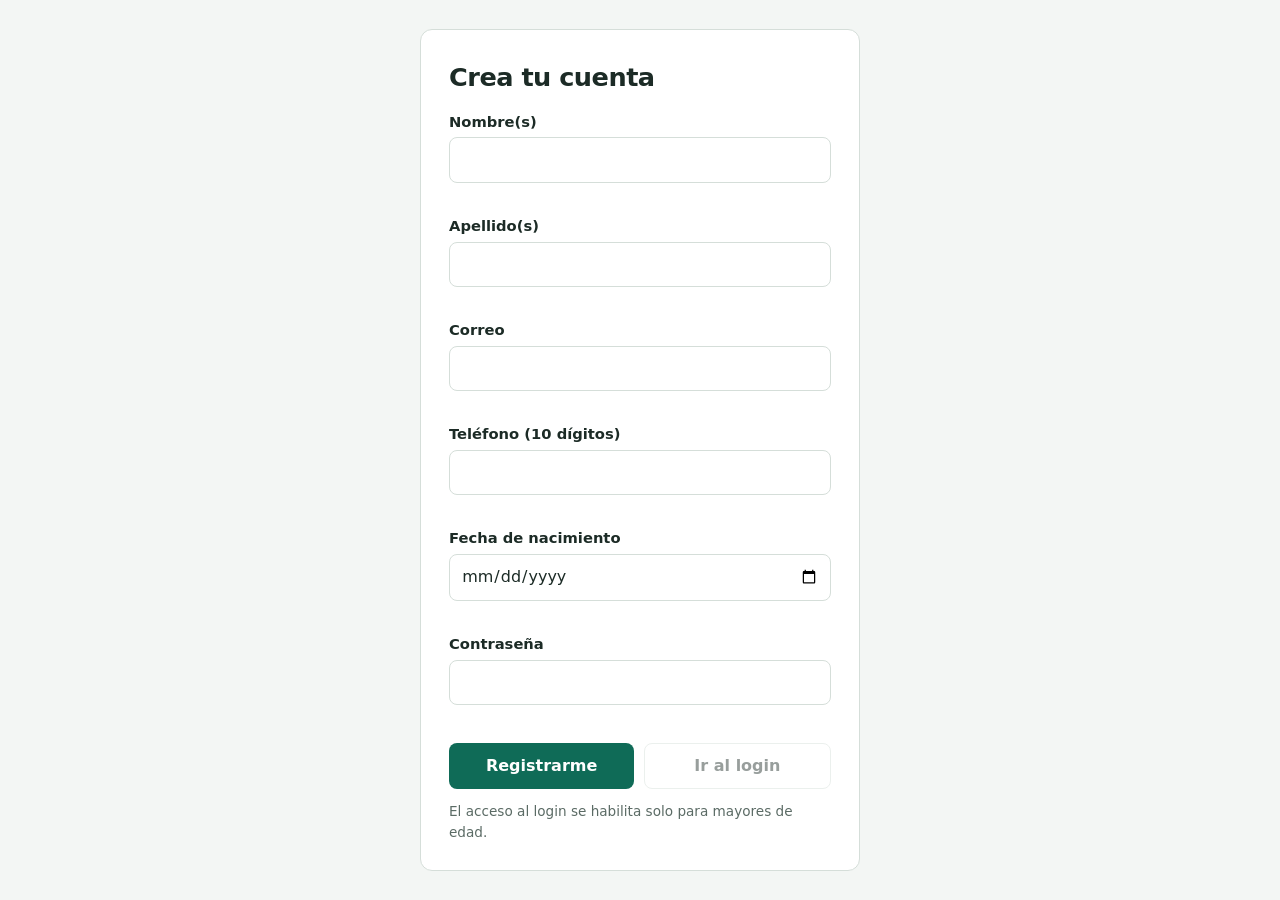
==== index.html @ fbe33b7a "Subida del proyecto" ====
<!DOCTYPE html>
<html lang="es">
<head>
  <meta charset="UTF-8">
  <meta name="viewport" content="width=device-width, initial-scale=1">
  <title>Registro | utileria.js</title>
  <link rel="stylesheet" href="css/styles.css">
</head>
<body>
<main>
  <h1>Crea tu cuenta</h1>

  <form id="registro" novalidate>
    <label for="nombre">Nombre(s)</label>
    <input id="nombre" autocomplete="given-name"><span class="error" id="e-nombre"></span>
    <label for="apellido">Apellido(s)</label>
    <input id="apellido" autocomplete="family-name"><span class="error" id="e-apellido"></span>
    <label for="correo">Correo</label>
    <input id="correo" type="email" autocomplete="email"><span class="error" id="e-correo"></span>
    <label for="telefono">Teléfono (10 dígitos)</label>
    <input id="telefono" inputmode="numeric" autocomplete="tel"><span class="error" id="e-telefono"></span>
    <label for="nacimiento">Fecha de nacimiento</label>
    <input id="nacimiento" type="date"><span class="error" id="e-nacimiento"></span>
    <label for="password">Contraseña</label>
    <input id="password" type="password" autocomplete="new-password"><span class="error" id="e-password"></span>
    <div class="acciones">
      <button type="submit">Registrarme</button>
      <button type="button" id="btnLogin" class="sec" disabled>Ir al login</button>
    </div>
    <p class="aviso" id="avisoLogin">El acceso al login se habilita solo para mayores de edad.</p>
  </form>
</main>

<div class="overlay" id="modal" hidden>
  <div class="modal" role="dialog" aria-modal="true" aria-labelledby="mTitulo">
    <h2 id="mTitulo">Registro completado</h2>
    <p id="mSaludo"></p>
    <div class="edad" id="mEdad"></div>
    <p id="mDetalle"></p>
    <div class="acciones"><button type="button" id="cerrar">Cerrar</button></div>
  </div>
</div>

<script src="js/utileria.js"></script>
<script>
const $ = id => document.getElementById(id);
const nombreValido = v => v.trim().split(/\s+/).every(soloLetras);
const reglas = {
  nombre:     v => nombreValido(v) || "Solo letras (se aceptan acentos).",
  apellido:   v => nombreValido(v) || "Solo letras (se aceptan acentos).",
  correo:     v => validarCorreo(v) || "Escribe un correo válido, como nombre@mail.com.",
  telefono:   v => (validarLongitud(v, 10) && v.length === 10) || "Escribe 10 dígitos, sin espacios.",
  nacimiento: v => (calcularEdad(v) >= 0 && calcularEdad(v) < 120) || "Elige una fecha de nacimiento válida.",
  password:   v => validarPassword(v) || "Mínimo 8 caracteres con mayúscula, minúscula, número y símbolo."
};

function actualizarLogin() {
  const mayor = esMayorDeEdad($("nacimiento").value);
  $("btnLogin").disabled = !mayor;
  $("avisoLogin").textContent = $("nacimiento").value && !mayor
    ? "Debes ser mayor de edad para ir al login."
    : "El acceso al login se habilita solo para mayores de edad.";
}

$("nacimiento").addEventListener("input", actualizarLogin);
$("btnLogin").addEventListener("click", () => { if (esMayorDeEdad($("nacimiento").value)) location.href = "login.html"; });

$("registro").addEventListener("submit", e => {
  e.preventDefault();
  let ok = true;
  for (const campo in reglas) {
    const r = reglas[campo]($(campo).value);
    $("e-" + campo).textContent = r === true ? "" : r;
    $(campo).classList.toggle("bad", r !== true);
    if (r !== true) ok = false;
  }
  actualizarLogin();
  if (!ok) return;
  const f = $("nacimiento").value, edad = calcularEdad(f), dias = diasParaCumple(f);
  $("mSaludo").textContent = "Hola, " + capitalizarNombre($("nombre").value + " " + $("apellido").value) + ". Tu edad es:";
  $("mEdad").textContent = edad + " años";
  $("mDetalle").textContent = (esMayorDeEdad(f) ? "Eres mayor de edad: ya puedes ir al login. " : "Eres menor de edad: no puedes acceder al login. ") +
    (dias === 0 ? "¡Hoy es tu cumpleaños!" : "Faltan " + dias + " días para tu cumpleaños.");
  $("modal").hidden = false;
  $("cerrar").focus();
});

const cerrar = () => { $("modal").hidden = true; };
$("cerrar").addEventListener("click", cerrar);
$("modal").addEventListener("click", e => { if (e.target === $("modal")) cerrar(); });
document.addEventListener("keydown", e => { if (e.key === "Escape") cerrar(); });
</script>
</body>
</html>
---- css/styles.css ----
:root{--bg:#f3f6f4;--card:#fff;--ink:#1c2b26;--muted:#5b6b65;--brand:#0f6b57;--err:#b3261e;--line:#d5ded9}
@media (prefers-color-scheme:dark){:root{--bg:#131a17;--card:#1b2420;--ink:#e6efeb;--muted:#9fb0a9;--brand:#4cc2a4;--err:#ff8a80;--line:#2d3a35}}
*{box-sizing:border-box}
body{margin:0;min-height:100vh;display:grid;place-items:center;padding:1rem;background:var(--bg);color:var(--ink);font:16px/1.5 "Segoe UI",system-ui,sans-serif}
main{width:100%;max-width:440px;background:var(--card);border:1px solid var(--line);border-radius:12px;padding:1.75rem}
h1{margin:0 0 .25rem;font-size:1.6rem;letter-spacing:-.02em}
.sub{margin:0 0 1.25rem;color:var(--muted)}
label{display:block;margin-top:.9rem;font-weight:600;font-size:.92rem}
input{width:100%;margin-top:.3rem;padding:.6rem .7rem;font:inherit;color:inherit;background:transparent;border:1px solid var(--line);border-radius:8px}
input:focus-visible,button:focus-visible,a:focus-visible{outline:3px solid var(--brand);outline-offset:2px}
input.bad{border-color:var(--err)}
.error{display:block;min-height:1.1em;margin-top:.2rem;color:var(--err);font-size:.82rem}
button,.btn{display:inline-block;padding:.65rem 1rem;font:inherit;font-weight:600;text-align:center;text-decoration:none;color:#fff;background:var(--brand);border:0;border-radius:8px;cursor:pointer}
.sec{color:var(--ink);background:transparent;border:1px solid var(--line)}
button:disabled{opacity:.45;cursor:not-allowed}
.acciones{display:flex;gap:.6rem;flex-wrap:wrap;margin-top:1.25rem}
.acciones>*{flex:1}
.aviso{margin:.75rem 0 0;font-size:.85rem;color:var(--muted)}
.ok{color:var(--brand);font-weight:600}
.overlay{position:fixed;inset:0;display:flex;align-items:center;justify-content:center;padding:1rem;background:rgba(0,0,0,.55)}
.overlay[hidden]{display:none}
.modal{width:100%;max-width:380px;background:var(--card);border-radius:12px;padding:1.5rem}
.modal .edad{margin:.5rem 0;font-size:3.2rem;font-weight:700;line-height:1;color:var(--brand)}
input[readonly]{opacity:.75}
.nivel{display:block;min-height:1.1em;margin-top:.2rem;font-size:.82rem;font-weight:600}
.nivel.baja{color:var(--err)}
.nivel.media{color:#b26a00}
.nivel.alta{color:var(--brand)}
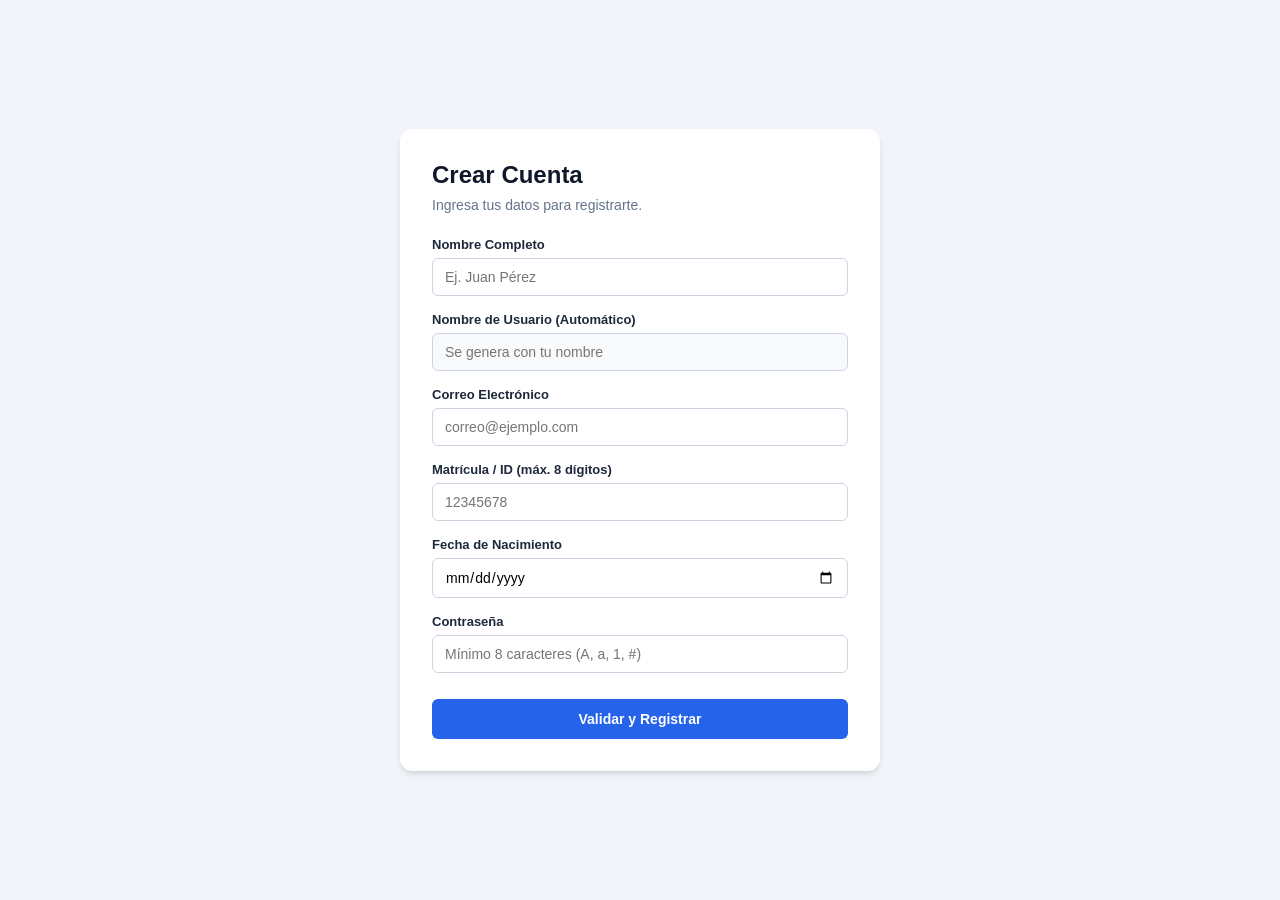
==== commit e38f94f9: "Actualizacion" ====
--- a/index.html
+++ b/index.html
@@ -1,94 +1,71 @@
 <!DOCTYPE html>
 <html lang="es">
 <head>
-  <meta charset="UTF-8">
-  <meta name="viewport" content="width=device-width, initial-scale=1">
-  <title>Registro | utileria.js</title>
-  <link rel="stylesheet" href="css/styles.css">
+    <meta charset="UTF-8">
+    <meta name="viewport" content="width=device-width, initial-scale=1.0">
+    <title>Registro de Usuario</title>
+    <link rel="stylesheet" href="css/styles.css">
 </head>
 <body>
-<main>
-  <h1>Crea tu cuenta</h1>
+    <div class="container">
+        <h1>Crear Cuenta</h1>
+        <p class="subtitle">Ingresa tus datos para registrarte.</p>
 
-  <form id="registro" novalidate>
-    <label for="nombre">Nombre(s)</label>
-    <input id="nombre" autocomplete="given-name"><span class="error" id="e-nombre"></span>
-    <label for="apellido">Apellido(s)</label>
-    <input id="apellido" autocomplete="family-name"><span class="error" id="e-apellido"></span>
-    <label for="correo">Correo</label>
-    <input id="correo" type="email" autocomplete="email"><span class="error" id="e-correo"></span>
-    <label for="telefono">Teléfono (10 dígitos)</label>
-    <input id="telefono" inputmode="numeric" autocomplete="tel"><span class="error" id="e-telefono"></span>
-    <label for="nacimiento">Fecha de nacimiento</label>
-    <input id="nacimiento" type="date"><span class="error" id="e-nacimiento"></span>
-    <label for="password">Contraseña</label>
-    <input id="password" type="password" autocomplete="new-password"><span class="error" id="e-password"></span>
-    <div class="acciones">
-      <button type="submit">Registrarme</button>
-      <button type="button" id="btnLogin" class="sec" disabled>Ir al login</button>
+        <form id="registroForm" novalidate>
+            <div class="form-group">
+                <label for="nombre">Nombre Completo</label>
+                <input type="text" id="nombre" placeholder="Ej. Juan Pérez">
+                <span class="error-text" id="err-nombre">Solo letras y acentos permitidos.</span>
+            </div>
+
+            <div class="form-group">
+                <label for="usuarioSugerido">Nombre de Usuario (Automático)</label>
+                <input type="text" id="usuarioSugerido" placeholder="Se genera con tu nombre" readonly>
+            </div>
+
+            <div class="form-group">
+                <label for="correo">Correo Electrónico</label>
+                <input type="email" id="correo" placeholder="correo@ejemplo.com">
+                <span class="error-text" id="err-correo">Formato de correo no válido.</span>
+            </div>
+
+            <div class="form-group">
+                <label for="matricula">Matrícula / ID (máx. 8 dígitos)</label>
+                <input type="text" id="matricula" placeholder="12345678">
+                <span class="error-text" id="err-matricula">Solo números y longitud máx. de 8.</span>
+            </div>
+
+            <div class="form-group">
+                <label for="fechaNac">Fecha de Nacimiento</label>
+                <input type="date" id="fechaNac">
+                <span class="error-text" id="err-fechaNac">Fecha no válida.</span>
+            </div>
+
+            <div class="form-group">
+                <label for="password">Contraseña</label>
+                <input type="password" id="password" placeholder="Mínimo 8 caracteres (A, a, 1, #)">
+                <span class="info-text" id="seguridadPassword"></span>
+                <span class="error-text" id="err-password">Mínimo 8 caracteres, mayúscula, minúscula, número y especial.</span>
+            </div>
+
+            <button type="submit">Validar y Registrar</button>
+        </form>
     </div>
-    <p class="aviso" id="avisoLogin">El acceso al login se habilita solo para mayores de edad.</p>
-  </form>
-</main>
 
-<div class="overlay" id="modal" hidden>
-  <div class="modal" role="dialog" aria-modal="true" aria-labelledby="mTitulo">
-    <h2 id="mTitulo">Registro completado</h2>
-    <p id="mSaludo"></p>
-    <div class="edad" id="mEdad"></div>
-    <p id="mDetalle"></p>
-    <div class="acciones"><button type="button" id="cerrar">Cerrar</button></div>
-  </div>
-</div>
+    <!-- Modal para visualización de edad -->
+    <div class="modal-overlay" id="modalEdad">
+        <div class="modal-card">
+            <h2>Resultado de Validación</h2>
+            <p id="modalMensaje"></p>
+            <div class="modal-actions">
+                <button type="button" id="btnIrLogin">Ir al Login</button>
+                <button type="button" class="btn-secondary" id="btnCerrarModal">Cerrar</button>
+            </div>
+        </div>
+    </div>
 
-<script src="js/utileria.js"></script>
-<script>
-const $ = id => document.getElementById(id);
-const nombreValido = v => v.trim().split(/\s+/).every(soloLetras);
-const reglas = {
-  nombre:     v => nombreValido(v) || "Solo letras (se aceptan acentos).",
-  apellido:   v => nombreValido(v) || "Solo letras (se aceptan acentos).",
-  correo:     v => validarCorreo(v) || "Escribe un correo válido, como nombre@mail.com.",
-  telefono:   v => (validarLongitud(v, 10) && v.length === 10) || "Escribe 10 dígitos, sin espacios.",
-  nacimiento: v => (calcularEdad(v) >= 0 && calcularEdad(v) < 120) || "Elige una fecha de nacimiento válida.",
-  password:   v => validarPassword(v) || "Mínimo 8 caracteres con mayúscula, minúscula, número y símbolo."
-};
-
-function actualizarLogin() {
-  const mayor = esMayorDeEdad($("nacimiento").value);
-  $("btnLogin").disabled = !mayor;
-  $("avisoLogin").textContent = $("nacimiento").value && !mayor
-    ? "Debes ser mayor de edad para ir al login."
-    : "El acceso al login se habilita solo para mayores de edad.";
-}
-
-$("nacimiento").addEventListener("input", actualizarLogin);
-$("btnLogin").addEventListener("click", () => { if (esMayorDeEdad($("nacimiento").value)) location.href = "login.html"; });
-
-$("registro").addEventListener("submit", e => {
-  e.preventDefault();
-  let ok = true;
-  for (const campo in reglas) {
-    const r = reglas[campo]($(campo).value);
-    $("e-" + campo).textContent = r === true ? "" : r;
-    $(campo).classList.toggle("bad", r !== true);
-    if (r !== true) ok = false;
-  }
-  actualizarLogin();
-  if (!ok) return;
-  const f = $("nacimiento").value, edad = calcularEdad(f), dias = diasParaCumple(f);
-  $("mSaludo").textContent = "Hola, " + capitalizarNombre($("nombre").value + " " + $("apellido").value) + ". Tu edad es:";
-  $("mEdad").textContent = edad + " años";
-  $("mDetalle").textContent = (esMayorDeEdad(f) ? "Eres mayor de edad: ya puedes ir al login. " : "Eres menor de edad: no puedes acceder al login. ") +
-    (dias === 0 ? "¡Hoy es tu cumpleaños!" : "Faltan " + dias + " días para tu cumpleaños.");
-  $("modal").hidden = false;
-  $("cerrar").focus();
-});
-
-const cerrar = () => { $("modal").hidden = true; };
-$("cerrar").addEventListener("click", cerrar);
-$("modal").addEventListener("click", e => { if (e.target === $("modal")) cerrar(); });
-document.addEventListener("keydown", e => { if (e.key === "Escape") cerrar(); });
-</script>
+    <!-- Scripts externos -->
+    <script src="js/utileria.js"></script>
+    <script src="js/registro.js"></script>
 </body>
 </html>
--- a/css/styles.css
+++ b/css/styles.css
@@ -1,28 +1,167 @@
-:root{--bg:#f3f6f4;--card:#fff;--ink:#1c2b26;--muted:#5b6b65;--brand:#0f6b57;--err:#b3261e;--line:#d5ded9}
-@media (prefers-color-scheme:dark){:root{--bg:#131a17;--card:#1b2420;--ink:#e6efeb;--muted:#9fb0a9;--brand:#4cc2a4;--err:#ff8a80;--line:#2d3a35}}
-*{box-sizing:border-box}
-body{margin:0;min-height:100vh;display:grid;place-items:center;padding:1rem;background:var(--bg);color:var(--ink);font:16px/1.5 "Segoe UI",system-ui,sans-serif}
-main{width:100%;max-width:440px;background:var(--card);border:1px solid var(--line);border-radius:12px;padding:1.75rem}
-h1{margin:0 0 .25rem;font-size:1.6rem;letter-spacing:-.02em}
-.sub{margin:0 0 1.25rem;color:var(--muted)}
-label{display:block;margin-top:.9rem;font-weight:600;font-size:.92rem}
-input{width:100%;margin-top:.3rem;padding:.6rem .7rem;font:inherit;color:inherit;background:transparent;border:1px solid var(--line);border-radius:8px}
-input:focus-visible,button:focus-visible,a:focus-visible{outline:3px solid var(--brand);outline-offset:2px}
-input.bad{border-color:var(--err)}
-.error{display:block;min-height:1.1em;margin-top:.2rem;color:var(--err);font-size:.82rem}
-button,.btn{display:inline-block;padding:.65rem 1rem;font:inherit;font-weight:600;text-align:center;text-decoration:none;color:#fff;background:var(--brand);border:0;border-radius:8px;cursor:pointer}
-.sec{color:var(--ink);background:transparent;border:1px solid var(--line)}
-button:disabled{opacity:.45;cursor:not-allowed}
-.acciones{display:flex;gap:.6rem;flex-wrap:wrap;margin-top:1.25rem}
-.acciones>*{flex:1}
-.aviso{margin:.75rem 0 0;font-size:.85rem;color:var(--muted)}
-.ok{color:var(--brand);font-weight:600}
-.overlay{position:fixed;inset:0;display:flex;align-items:center;justify-content:center;padding:1rem;background:rgba(0,0,0,.55)}
-.overlay[hidden]{display:none}
-.modal{width:100%;max-width:380px;background:var(--card);border-radius:12px;padding:1.5rem}
-.modal .edad{margin:.5rem 0;font-size:3.2rem;font-weight:700;line-height:1;color:var(--brand)}
-input[readonly]{opacity:.75}
-.nivel{display:block;min-height:1.1em;margin-top:.2rem;font-size:.82rem;font-weight:600}
-.nivel.baja{color:var(--err)}
-.nivel.media{color:#b26a00}
-.nivel.alta{color:var(--brand)}+* {
+    box-sizing: border-box;
+    margin: 0;
+    padding: 0;
+    font-family: -apple-system, BlinkMacSystemFont, "Segoe UI", Roboto, sans-serif;
+}
+
+body {
+    background-color: #f1f5f9;
+    color: #1e293b;
+    display: flex;
+    justify-content: center;
+    align-items: center;
+    min-height: 100vh;
+    padding: 20px;
+}
+
+.container {
+    background: #ffffff;
+    padding: 32px;
+    border-radius: 12px;
+    box-shadow: 0 4px 6px -1px rgba(0, 0, 0, 0.1), 0 2px 4px -2px rgba(0, 0, 0, 0.1);
+    width: 100%;
+    max-width: 480px;
+}
+
+h1 {
+    font-size: 24px;
+    margin-bottom: 8px;
+    color: #0f172a;
+}
+
+p.subtitle {
+    font-size: 14px;
+    color: #64748b;
+    margin-bottom: 24px;
+}
+
+.form-group {
+    margin-bottom: 16px;
+}
+
+label {
+    display: block;
+    font-size: 13px;
+    font-weight: 600;
+    margin-bottom: 6px;
+}
+
+input {
+    width: 100%;
+    padding: 10px 12px;
+    border: 1px solid #cbd5e1;
+    border-radius: 6px;
+    font-size: 14px;
+    outline: none;
+    transition: border-color 0.2s;
+}
+
+input:focus {
+    border-color: #2563eb;
+}
+
+input[readonly] {
+    background-color: #f8fafc;
+    color: #475569;
+    cursor: not-allowed;
+}
+
+.error-text {
+    color: #dc2626;
+    font-size: 12px;
+    margin-top: 4px;
+    display: none;
+}
+
+.error-text.active {
+    display: block;
+}
+
+.info-text {
+    display: block;
+    font-size: 12px;
+    margin-top: 4px;
+    font-weight: 500;
+}
+
+.seg-debil { color: #dc2626; }
+.seg-media { color: #d97706; }
+.seg-fuerte { color: #16a34a; }
+
+button {
+    width: 100%;
+    background-color: #2563eb;
+    color: #ffffff;
+    padding: 12px;
+    border: none;
+    border-radius: 6px;
+    font-size: 14px;
+    font-weight: 600;
+    cursor: pointer;
+    margin-top: 10px;
+}
+
+button:hover {
+    background-color: #1d4ed8;
+}
+
+.form-footer {
+    text-align: center;
+    margin-top: 16px;
+    font-size: 13px;
+}
+
+.form-footer a {
+    color: #2563eb;
+    text-decoration: none;
+}
+
+.form-footer a:hover {
+    text-decoration: underline;
+}
+
+/* Modal */
+.modal-overlay {
+    position: fixed;
+    top: 0;
+    left: 0;
+    width: 100%;
+    height: 100%;
+    background: rgba(0, 0, 0, 0.5);
+    display: none;
+    justify-content: center;
+    align-items: center;
+}
+
+.modal-overlay.open {
+    display: flex;
+}
+
+.modal-card {
+    background: #ffffff;
+    padding: 24px;
+    border-radius: 8px;
+    width: 90%;
+    max-width: 400px;
+    text-align: center;
+}
+
+.modal-card h2 {
+    font-size: 20px;
+    margin-bottom: 12px;
+}
+
+.modal-actions {
+    display: flex;
+    gap: 10px;
+    margin-top: 20px;
+}
+
+.btn-secondary {
+    background-color: #94a3b8;
+}
+
+.btn-secondary:hover {
+    background-color: #64748b;
+}
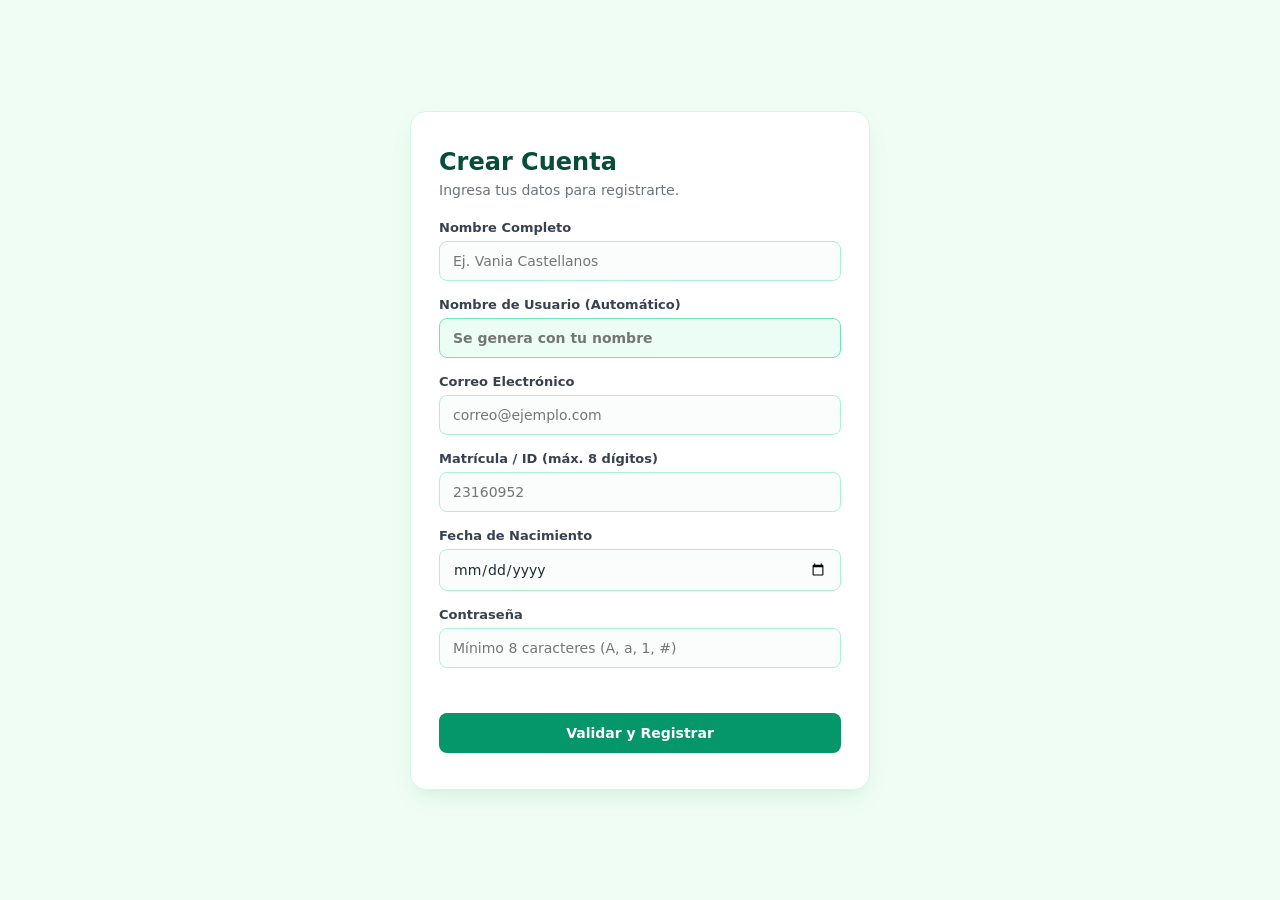
==== commit b05336d8: "subiendo archivos de la Actividad 2" ====
--- a/index.html
+++ b/index.html
@@ -14,7 +14,7 @@
         <form id="registroForm" novalidate>
             <div class="form-group">
                 <label for="nombre">Nombre Completo</label>
-                <input type="text" id="nombre" placeholder="Ej. Juan Pérez">
+                <input type="text" id="nombre" placeholder="Ej. Vania Castellanos">
                 <span class="error-text" id="err-nombre">Solo letras y acentos permitidos.</span>
             </div>
 
@@ -31,7 +31,7 @@
 
             <div class="form-group">
                 <label for="matricula">Matrícula / ID (máx. 8 dígitos)</label>
-                <input type="text" id="matricula" placeholder="12345678">
+                <input type="text" id="matricula" placeholder="23160952">
                 <span class="error-text" id="err-matricula">Solo números y longitud máx. de 8.</span>
             </div>
 
--- a/css/styles.css
+++ b/css/styles.css
@@ -1,39 +1,56 @@
+:root {
+    --bg-page: #f0fdf4;           
+    --card-bg: #ffffff;           
+    --primary: #059669;           
+    --primary-hover: #047857;    
+    --accent: #d97706;           
+    --text-main: #064e3b;         
+    --text-body: #1f2937;         
+    --text-muted: #6b7280;        
+    --border-input: #a7f3d0;      
+    --border-focus: #059669;      
+    --error: #b91c1c;             
+}
+
 * {
     box-sizing: border-box;
     margin: 0;
     padding: 0;
-    font-family: -apple-system, BlinkMacSystemFont, "Segoe UI", Roboto, sans-serif;
+    font-family: system-ui, -apple-system, BlinkMacSystemFont, "Segoe UI", Roboto, sans-serif;
 }
 
 body {
-    background-color: #f1f5f9;
-    color: #1e293b;
+    background-color: var(--bg-page);
+    color: var(--text-body);
+    min-height: 100vh;
     display: flex;
     justify-content: center;
     align-items: center;
-    min-height: 100vh;
-    padding: 20px;
-}
-
+    padding: 24px 16px;
+}
+
+/* Tarjeta limpia y despejada */
 .container {
-    background: #ffffff;
-    padding: 32px;
-    border-radius: 12px;
-    box-shadow: 0 4px 6px -1px rgba(0, 0, 0, 0.1), 0 2px 4px -2px rgba(0, 0, 0, 0.1);
-    width: 100%;
-    max-width: 480px;
+    background: var(--card-bg);
+    width: 100%;
+    max-width: 460px;
+    padding: 36px 28px;
+    border-radius: 16px;
+    border: 1px solid #d1fae5;
+    box-shadow: 0 10px 25px -5px rgba(5, 150, 105, 0.1), 0 8px 10px -6px rgba(5, 150, 105, 0.05);
 }
 
 h1 {
     font-size: 24px;
-    margin-bottom: 8px;
-    color: #0f172a;
+    font-weight: 700;
+    color: var(--text-main);
+    margin-bottom: 6px;
 }
 
 p.subtitle {
     font-size: 14px;
-    color: #64748b;
-    margin-bottom: 24px;
+    color: var(--text-muted);
+    margin-bottom: 22px;
 }
 
 .form-group {
@@ -44,33 +61,42 @@
     display: block;
     font-size: 13px;
     font-weight: 600;
+    color: #374151;
     margin-bottom: 6px;
 }
 
 input {
     width: 100%;
-    padding: 10px 12px;
-    border: 1px solid #cbd5e1;
-    border-radius: 6px;
-    font-size: 14px;
+    padding: 11px 13px;
+    background-color: #fafdfb;
+    border: 1.5px solid var(--border-input);
+    border-radius: 8px;
+    font-size: 14px;
+    color: var(--text-body);
     outline: none;
-    transition: border-color 0.2s;
+    transition: border-color 0.2s, box-shadow 0.2s;
 }
 
 input:focus {
-    border-color: #2563eb;
+    border-color: var(--border-focus);
+    background-color: #ffffff;
+    box-shadow: 0 0 0 3px rgba(5, 150, 105, 0.15);
 }
 
 input[readonly] {
-    background-color: #f8fafc;
-    color: #475569;
-    cursor: not-allowed;
-}
-
+    background-color: #ecfdf5;
+    border-color: #6ee7b7;
+    color: #065f46;
+    font-weight: 600;
+    cursor: default;
+}
+
+/* Mensajes de error */
 .error-text {
-    color: #dc2626;
+    color: var(--error);
     font-size: 12px;
-    margin-top: 4px;
+    font-weight: 500;
+    margin-top: 5px;
     display: none;
 }
 
@@ -78,43 +104,64 @@
     display: block;
 }
 
+/* Indicador de seguridad de contraseña */
 .info-text {
-    display: block;
+    display: inline-block;
     font-size: 12px;
-    margin-top: 4px;
-    font-weight: 500;
-}
-
-.seg-debil { color: #dc2626; }
-.seg-media { color: #d97706; }
-.seg-fuerte { color: #16a34a; }
-
+    font-weight: 600;
+    margin-top: 5px;
+    padding: 2px 8px;
+    border-radius: 4px;
+}
+
+.seg-debil {
+    color: #991b1b;
+    background: #fee2e2;
+}
+
+.seg-media {
+    color: #92400e;
+    background: #fef3c7;
+}
+
+.seg-fuerte {
+    color: #065f46;
+    background: #d1fae5;
+}
+
+/* Botón con color esmeralda sólido */
 button {
     width: 100%;
-    background-color: #2563eb;
+    background-color: var(--primary);
     color: #ffffff;
     padding: 12px;
     border: none;
-    border-radius: 6px;
+    border-radius: 8px;
     font-size: 14px;
     font-weight: 600;
     cursor: pointer;
     margin-top: 10px;
+    transition: background-color 0.2s, transform 0.1s;
 }
 
 button:hover {
-    background-color: #1d4ed8;
+    background-color: var(--primary-hover);
+}
+
+button:active {
+    transform: scale(0.99);
 }
 
 .form-footer {
     text-align: center;
-    margin-top: 16px;
+    margin-top: 18px;
     font-size: 13px;
 }
 
 .form-footer a {
-    color: #2563eb;
+    color: var(--primary);
     text-decoration: none;
+    font-weight: 600;
 }
 
 .form-footer a:hover {
@@ -128,10 +175,11 @@
     left: 0;
     width: 100%;
     height: 100%;
-    background: rgba(0, 0, 0, 0.5);
+    background: rgba(15, 23, 42, 0.45);
     display: none;
     justify-content: center;
     align-items: center;
+    z-index: 100;
 }
 
 .modal-overlay.open {
@@ -140,16 +188,25 @@
 
 .modal-card {
     background: #ffffff;
-    padding: 24px;
-    border-radius: 8px;
+    padding: 26px 24px;
+    border-radius: 12px;
     width: 90%;
-    max-width: 400px;
+    max-width: 380px;
     text-align: center;
+    border: 1px solid #d1fae5;
+    box-shadow: 0 20px 25px -5px rgba(0, 0, 0, 0.15);
 }
 
 .modal-card h2 {
-    font-size: 20px;
-    margin-bottom: 12px;
+    font-size: 19px;
+    color: var(--text-main);
+    margin-bottom: 10px;
+}
+
+.modal-card p {
+    font-size: 14px;
+    color: #4b5563;
+    line-height: 1.5;
 }
 
 .modal-actions {
@@ -159,9 +216,10 @@
 }
 
 .btn-secondary {
-    background-color: #94a3b8;
+    background-color: #e5e7eb;
+    color: #374151;
 }
 
 .btn-secondary:hover {
-    background-color: #64748b;
+    background-color: #d1d5db;
 }
